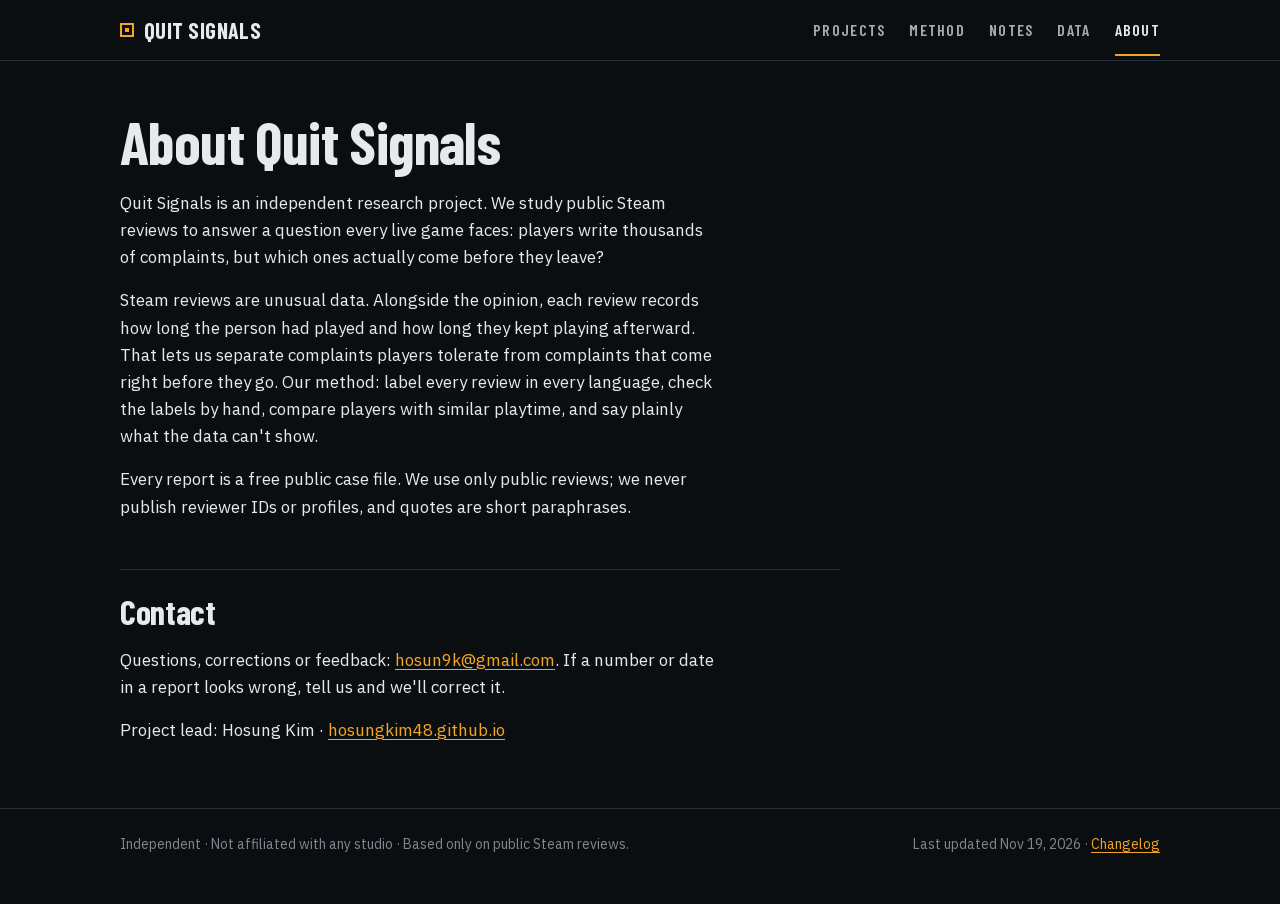
==== about/index.html @ 78096a10 "Publish Quit Signals: WARDOGS project, report of Nov 19, 2026 Co-Authored-By: Claude Opus 5.5 <norep" ====
<!doctype html>
<html lang="en">
<head>
<meta charset="utf-8">
<meta name="viewport" content="width=device-width, initial-scale=1">
<title>About · Quit Signals</title>
<meta name="description" content="Who made Quit Signals and why.">
<meta property="og:title" content="About · Quit Signals">
<meta property="og:description" content="Who made Quit Signals and why.">
<link rel="icon" href="data:image/svg+xml,%3Csvg xmlns='http://www.w3.org/2000/svg' viewBox='0 0 16 16'%3E%3Crect x='1' y='1' width='14' height='14' fill='%230B0E11' stroke='%23F5A524' stroke-width='2'/%3E%3Crect x='5' y='5' width='6' height='6' fill='%23F5A524'/%3E%3C/svg%3E">
<meta name="theme-color" content="#0B0E11">
<link rel="stylesheet" href="../css/site.css">

</head>
<body data-root="../">
<header class="site-head"><div class="inner">
<a class="brand" href="../"><span class="brand-mark" aria-hidden="true"></span>Quit Signals</a>
<nav aria-label="Main"><ul class="nav"><li><a href="../projects/">Projects</a></li><li><a href="../method/">Method</a></li><li><a href="../notes/">Notes</a></li><li><a href="../data/">Data</a></li><li><a href="../about/" aria-current="page">About</a></li></ul></nav>
</div></header>
<main>
<div class="prose">
<h1>About Quit Signals</h1>
<p>Quit Signals is an independent research project. We study public Steam reviews to answer a question every live game faces: players write thousands of complaints, but which ones actually come before they leave?</p>
<p>Steam reviews are unusual data. Alongside the opinion, each review records how long the person had played and how long they kept playing afterward. That lets us separate complaints players tolerate from complaints that come right before they go. Our method: label every review in every language, check the labels by hand, compare players with similar playtime, and say plainly what the data can't show.</p>
<p>Every report is a free public case file. We use only public reviews; we never publish reviewer IDs or profiles, and quotes are short paraphrases.</p>

<h2>Contact</h2>
<p>Questions, corrections or feedback: <a href="mailto:hosun9k@gmail.com">hosun9k@gmail.com</a>. If a number or date in a report looks wrong, tell us and we'll correct it.</p>
<p>Project lead: Hosung Kim · <a href="https://hosungkim48.github.io/">hosungkim48.github.io</a></p>
</div>


</main>
<footer class="site-foot"><div class="inner">
<span>Independent · Not affiliated with any studio · Based only on public Steam reviews.</span>
<span>Last updated Nov 19, 2026 · <a href="../data/#changelog">Changelog</a></span>
</div></footer>
</body>
</html>
---- css/site.css ----
/* Quit Signals — "After-Action" theme. Tokens and rules: DESIGN.md (project root). */

/* ---------- self-hosted fonts (fetched with Impeccable font-fetch) ---------- */
@font-face { font-family: "Barlow Condensed"; font-weight: 600; font-display: swap; src: url("../fonts/barlow-condensed-600-latin.woff2") format("woff2"); unicode-range: U+0000-00FF, U+0131, U+0152-0153, U+02BB-02BC, U+02C6, U+02DA, U+02DC, U+0304, U+0308, U+0329, U+2000-206F, U+20AC, U+2122, U+2191, U+2193, U+2212, U+2215, U+FEFF, U+FFFD; }
@font-face { font-family: "Barlow Condensed"; font-weight: 600; font-display: swap; src: url("../fonts/barlow-condensed-600-latin-ext.woff2") format("woff2"); unicode-range: U+0100-02BA, U+02BD-02C5, U+02C7-02CC, U+02CE-02D7, U+02DD-02FF, U+1E00-1E9F, U+20A0-20AB, U+20AD-20C4, U+2C60-2C7F, U+A720-A7FF; }
@font-face { font-family: "Barlow Condensed"; font-weight: 700; font-display: swap; src: url("../fonts/barlow-condensed-700-latin.woff2") format("woff2"); unicode-range: U+0000-00FF, U+0131, U+0152-0153, U+02BB-02BC, U+02C6, U+02DA, U+02DC, U+0304, U+0308, U+0329, U+2000-206F, U+20AC, U+2122, U+2191, U+2193, U+2212, U+2215, U+FEFF, U+FFFD; }
@font-face { font-family: "Barlow Condensed"; font-weight: 700; font-display: swap; src: url("../fonts/barlow-condensed-700-latin-ext.woff2") format("woff2"); unicode-range: U+0100-02BA, U+02BD-02C5, U+02C7-02CC, U+02CE-02D7, U+02DD-02FF, U+1E00-1E9F, U+20A0-20AB, U+20AD-20C4, U+2C60-2C7F, U+A720-A7FF; }
@font-face { font-family: "IBM Plex Sans"; font-style: normal; font-weight: 400 600; font-display: swap; src: url("../fonts/ibm-plex-sans-latin.woff2") format("woff2"); unicode-range: U+0000-00FF, U+0131, U+0152-0153, U+02BB-02BC, U+02C6, U+02DA, U+02DC, U+0304, U+0308, U+0329, U+2000-206F, U+20AC, U+2122, U+2191, U+2193, U+2212, U+2215, U+FEFF, U+FFFD; }
@font-face { font-family: "IBM Plex Sans"; font-style: normal; font-weight: 400 600; font-display: swap; src: url("../fonts/ibm-plex-sans-latin-ext.woff2") format("woff2"); unicode-range: U+0100-02BA, U+02BD-02C5, U+02C7-02CC, U+02CE-02D7, U+02DD-02FF, U+1E00-1E9F, U+20A0-20AB, U+20AD-20C4, U+2C60-2C7F, U+A720-A7FF; }
@font-face { font-family: "IBM Plex Sans"; font-style: italic; font-weight: 400 600; font-display: swap; src: url("../fonts/ibm-plex-sans-italic-latin.woff2") format("woff2"); unicode-range: U+0000-00FF, U+0131, U+0152-0153, U+02BB-02BC, U+02C6, U+02DA, U+02DC, U+0304, U+0308, U+0329, U+2000-206F, U+20AC, U+2122, U+2191, U+2193, U+2212, U+2215, U+FEFF, U+FFFD; }
@font-face { font-family: "IBM Plex Sans"; font-style: italic; font-weight: 400 600; font-display: swap; src: url("../fonts/ibm-plex-sans-italic-latin-ext.woff2") format("woff2"); unicode-range: U+0100-02BA, U+02BD-02C5, U+02C7-02CC, U+02CE-02D7, U+02DD-02FF, U+1E00-1E9F, U+20A0-20AB, U+20AD-20C4, U+2C60-2C7F, U+A720-A7FF; }
@font-face { font-family: "IBM Plex Mono"; font-weight: 400; font-display: swap; src: url("../fonts/ibm-plex-mono-400-latin.woff2") format("woff2"); unicode-range: U+0000-00FF, U+0131, U+0152-0153, U+02BB-02BC, U+02C6, U+02DA, U+02DC, U+0304, U+0308, U+0329, U+2000-206F, U+20AC, U+2122, U+2191, U+2193, U+2212, U+2215, U+FEFF, U+FFFD; }
@font-face { font-family: "IBM Plex Mono"; font-weight: 400; font-display: swap; src: url("../fonts/ibm-plex-mono-400-latin-ext.woff2") format("woff2"); unicode-range: U+0100-02BA, U+02BD-02C5, U+02C7-02CC, U+02CE-02D7, U+02DD-02FF, U+1E00-1E9F, U+20A0-20AB, U+20AD-20C4, U+2C60-2C7F, U+A720-A7FF; }
@font-face { font-family: "IBM Plex Mono"; font-weight: 500; font-display: swap; src: url("../fonts/ibm-plex-mono-500-latin.woff2") format("woff2"); unicode-range: U+0000-00FF, U+0131, U+0152-0153, U+02BB-02BC, U+02C6, U+02DA, U+02DC, U+0304, U+0308, U+0329, U+2000-206F, U+20AC, U+2122, U+2191, U+2193, U+2212, U+2215, U+FEFF, U+FFFD; }
@font-face { font-family: "IBM Plex Mono"; font-weight: 500; font-display: swap; src: url("../fonts/ibm-plex-mono-500-latin-ext.woff2") format("woff2"); unicode-range: U+0100-02BA, U+02BD-02C5, U+02C7-02CC, U+02CE-02D7, U+02DD-02FF, U+1E00-1E9F, U+20A0-20AB, U+20AD-20C4, U+2C60-2C7F, U+A720-A7FF; }

/* ---------- tokens ---------- */
:root {
  color-scheme: dark;
  --bg: #0B0E11;
  --panel: #12171C;
  --rule: #26303A;
  --rule-strong: #3A4651;
  --text: #E6EAED;
  --text2: #A3ADB6;
  --text3: #7D8791;
  --accent: #F5A524;
  --on-accent: #0B0E11;
  --display: "Barlow Condensed", "Arial Narrow", sans-serif;
  --sans: "IBM Plex Sans", system-ui, sans-serif;
  --mono: "IBM Plex Mono", ui-monospace, monospace;
  --max: 1080px;
  --text-w: 720px;
  --s1: 4px; --s2: 8px; --s3: 16px; --s4: 24px; --s5: 32px; --s6: 48px; --s7: 64px;
}

/* ---------- base + browser surfaces ---------- */
* { box-sizing: border-box; }
html { -webkit-text-size-adjust: 100%; scrollbar-color: var(--rule-strong) var(--bg); }
body { margin: 0; background: var(--bg); color: var(--text); font: 17px/1.6 var(--sans); caret-color: var(--accent); }
::selection { background: var(--accent); color: var(--on-accent); }
:focus-visible { outline: 2px solid var(--accent); outline-offset: 2px; }
a { color: var(--accent); text-decoration-thickness: 1px; text-underline-offset: 3px; }
a:hover { text-decoration-thickness: 2px; }
img { max-width: 100%; height: auto; display: block; }
h1, h2, h3 { font-family: var(--display); font-weight: 700; line-height: 1.08; letter-spacing: -0.01em; text-wrap: balance; color: var(--text); }
h1 { font-size: clamp(38px, 5.4vw, 60px); margin: 0 0 var(--s3); }
h2 { font-size: clamp(28px, 3vw, 34px); margin: var(--s6) 0 var(--s3); padding-top: var(--s4); border-top: 1px solid var(--rule); }
h3 { font-size: 23px; font-weight: 600; margin: var(--s5) 0 var(--s2); }
h4 { font: 600 17px/1.3 var(--sans); margin: 0 0 var(--s1); }
p { margin: 0 0 var(--s3); text-wrap: pretty; }
li, dd, figcaption { text-wrap: pretty; }
.prose p, .prose li, .prose dd { max-width: 60ch; }
.chart-block .sub, .chart-block .foot, .meta, .lede { max-width: 64ch; }
strong { font-weight: 600; color: var(--text); }
em { color: var(--text2); }
hr { border: 0; border-top: 1px solid var(--rule); margin: var(--s6) 0; }
code { font: 0.86em var(--mono); color: var(--text2); background: var(--panel); border: 1px solid var(--rule); padding: 0 5px; border-radius: 2px; }
.num, .mono { font-family: var(--mono); font-variant-numeric: tabular-nums; }
@media (prefers-reduced-motion: reduce) { * { transition: none !important; animation: none !important; } }

/* ---------- header / footer ---------- */
.site-head { border-bottom: 1px solid var(--rule); }
.site-head .inner { max-width: var(--max); margin: 0 auto; padding: 0 20px; min-height: 60px; display: flex; align-items: center; justify-content: space-between; gap: var(--s3); flex-wrap: wrap; }
.brand { display: flex; align-items: center; gap: 10px; color: var(--text); text-decoration: none; font: 700 22px/1 var(--display); letter-spacing: 0.02em; text-transform: uppercase; }
.brand-mark { width: 14px; height: 14px; border: 2px solid var(--accent); position: relative; }
.brand-mark::after { content: ""; position: absolute; inset: 3px; background: var(--accent); }
.nav { display: flex; gap: 0 var(--s4); list-style: none; margin: 0; padding: 0; }
.nav a { display: block; padding: 18px 0 16px; font: 600 16px/1 var(--display); letter-spacing: 0.08em; text-transform: uppercase; color: var(--text2); text-decoration: none; border-bottom: 2px solid transparent; transition: color 150ms ease-out; }
.nav a:hover { color: var(--text); }
.nav a[aria-current="page"] { color: var(--text); border-bottom-color: var(--accent); }
.site-foot { border-top: 1px solid var(--rule); margin-top: var(--s7); }
.site-foot .inner { max-width: var(--max); margin: 0 auto; padding: var(--s4) 20px var(--s6); display: flex; justify-content: space-between; gap: var(--s2) var(--s4); flex-wrap: wrap; font: 14px/1.6 var(--sans); color: var(--text3); }

/* ---------- layout ---------- */
main { max-width: var(--max); margin: 0 auto; padding: var(--s6) 20px 0; }
.prose { max-width: var(--text-w); }
.center { margin-left: auto; margin-right: auto; }
.lede { font-size: clamp(19px, 2vw, 22px); line-height: 1.5; color: var(--text2); max-width: 62ch; margin: 0 0 var(--s4); }
.meta { font: 14px/1.6 var(--sans); color: var(--text3); margin: 0 0 var(--s4); }
.meta a { color: var(--text2); }
.muted { color: var(--text2); }
.small { font-size: 14px; }
.prose li { margin: 6px 0; }
.prose ul, .prose ol { padding-left: 1.2em; }
.prose li::marker { color: var(--text3); }

/* hero: the one place with the grid texture (DESIGN.md: <=4% opacity) */
.hero { position: relative; padding: var(--s5) 0 var(--s4); }
.hero::before { content: ""; position: absolute; inset: -48px -20px 0; z-index: -1; opacity: 0.5;
  background-image: url("data:image/svg+xml,%3Csvg xmlns='http://www.w3.org/2000/svg' width='48' height='48'%3E%3Cpath d='M48 0H0V48' fill='none' stroke='%2326303A' stroke-width='1'/%3E%3C/svg%3E"); }
.hero h1 { max-width: 16ch; }

/* ---------- panel (one level, corner ticks) ---------- */
.panel, .chart-block { position: relative; background: var(--panel); border: 1px solid var(--rule); padding: var(--s4); margin: var(--s5) 0; }
.panel::before, .panel::after, .chart-block::before, .chart-block::after { content: ""; position: absolute; width: 8px; height: 8px; border: 0 solid var(--text3); pointer-events: none; }
.panel::before, .chart-block::before { top: -1px; left: -1px; border-top-width: 2px; border-left-width: 2px; }
.panel::after, .chart-block::after { bottom: -1px; right: -1px; border-bottom-width: 2px; border-right-width: 2px; }
.chart-block h2, .chart-block h3 { margin: 0 0 var(--s1); padding: 0; border: 0; font-size: 24px; }
.chart-block .sub { margin: 0 0 var(--s3); color: var(--text2); font-size: 15px; max-width: 62ch; }
.chart-block .foot { margin: var(--s3) 0 0; color: var(--text3); font-size: 13px; line-height: 1.55; max-width: 60ch; }
.chart { width: 100%; min-height: 120px; position: relative; }
.chart svg { display: block; overflow: visible; }

/* stat label + value */
.stats { display: grid; grid-template-columns: repeat(4, minmax(0, 1fr)); border-top: 1px solid var(--rule); border-bottom: 1px solid var(--rule); margin: var(--s4) 0; }
.stat { padding: var(--s3); }
.stat + .stat { border-left: 1px solid var(--rule); }
.stat .label { display: block; font: 500 12px/1.4 var(--mono); letter-spacing: 0.08em; text-transform: uppercase; color: var(--text3); margin-bottom: 6px; }
.stat .value { display: block; font: 700 32px/1 var(--display); color: var(--text); font-variant-numeric: tabular-nums; white-space: nowrap; }
.stat .note { display: block; font-size: 13px; color: var(--text2); margin-top: 6px; line-height: 1.45; }

/* ---------- controls ---------- */
.controls { display: flex; flex-wrap: wrap; gap: var(--s2) var(--s4); align-items: center; margin: 0 0 var(--s3); }
.seg { display: inline-flex; flex-wrap: wrap; border: 1px solid var(--rule-strong); border-radius: 2px; }
.seg button { font: 500 13px/1 var(--mono); letter-spacing: 0.02em; min-height: 34px; padding: 0 12px; border: 0; border-right: 1px solid var(--rule-strong); background: transparent; color: var(--text2); cursor: pointer; transition: color 150ms ease-out, background-color 150ms ease-out; }
.seg button:last-child { border-right: 0; }
.seg button:hover { color: var(--text); background: var(--bg); }
.seg button[aria-pressed="true"] { background: var(--accent); color: var(--on-accent); }
.controls label { display: inline-flex; align-items: center; gap: var(--s2); min-height: 34px; font: 14px/1.3 var(--sans); color: var(--text2); cursor: pointer; }
.controls input[type="checkbox"] { accent-color: var(--accent); width: 16px; height: 16px; margin: 0; }
.controls select { font: 13px var(--mono); min-height: 34px; padding: 0 28px 0 10px; color: var(--text); background: var(--bg); border: 1px solid var(--rule-strong); border-radius: 2px; }
.legend { display: flex; flex-wrap: wrap; gap: 6px var(--s3); font: 13px/1.4 var(--sans); color: var(--text2); margin: 0 0 var(--s2); }
.legend i { display: inline-block; width: 10px; height: 10px; margin-right: 6px; vertical-align: -1px; }
.event-note { font: 14px/1.4 var(--sans); color: var(--accent); margin: -6px 0 var(--s2); }
.event-note:empty { display: none; }

/* ---------- tables ---------- */
.table-wrap { overflow-x: auto; -webkit-overflow-scrolling: touch; margin: var(--s3) 0 var(--s4); }
table { border-collapse: collapse; width: 100%; font-size: 15px; }
th, td { padding: 9px 10px; border-bottom: 1px solid var(--rule); text-align: right; white-space: nowrap; font-family: var(--mono); font-variant-numeric: tabular-nums; }
th:first-child, td:first-child { text-align: left; font-family: var(--sans); }
th { font: 500 12px/1.3 var(--mono); letter-spacing: 0.08em; text-transform: uppercase; color: var(--text3); border-bottom-color: var(--rule-strong); }
.text-table th, .text-table td { text-align: left; white-space: normal; vertical-align: top; font-family: var(--sans); }
.text-table th { font-family: var(--mono); }
.text-table td:first-child { white-space: nowrap; }
td.wrap, th.wrap { white-space: normal; }

/* quit-signal table */
.qs-table td.cell { position: relative; font-weight: 500; min-width: 66px; cursor: default; }
.qs-table td.small-n { color: var(--text3); font-weight: 400;
  background-image: url("data:image/svg+xml,%3Csvg xmlns='http://www.w3.org/2000/svg' width='6' height='6'%3E%3Cpath d='M0 6L6 0' stroke='%2326303A' stroke-width='1'/%3E%3C/svg%3E"); }
.qs-table tr.base td { background: var(--bg); color: var(--text); font-weight: 600; }
.qs-table .tip { display: none; position: absolute; z-index: 5; right: 0; top: 100%; width: 230px; white-space: normal; text-align: left; font: 13px/1.5 var(--sans); color: var(--text); background: var(--bg); border: 1px solid var(--rule-strong); padding: 8px 10px; }
.qs-table .tip b { font-weight: 600; }
.qs-table td.cell:hover .tip, .qs-table td.cell:focus .tip { display: block; }
.qs-table td.cell:focus { outline: 2px solid var(--accent); outline-offset: -2px; }

/* timeline events */
.event-chips { display: flex; flex-wrap: wrap; gap: var(--s2); margin: var(--s3) 0 0; }
.event-chips button { font: 500 13px/1 var(--mono); min-height: 34px; padding: 0 12px; border: 1px solid var(--rule-strong); border-radius: 2px; background: transparent; color: var(--text2); cursor: pointer; }
.event-chips button:hover { color: var(--text); }
.event-chips button[aria-pressed="true"] { background: var(--accent); border-color: var(--accent); color: var(--on-accent); }
.event-panel { margin-top: var(--s3); padding-top: var(--s3); border-top: 1px solid var(--rule); font-size: 15px; }
.event-panel h4 { font: 700 20px/1.2 var(--display); margin-bottom: var(--s1); }
.event-panel p { margin: 0 0 var(--s2); color: var(--text2); }
.event-panel blockquote { margin: var(--s2) 0 0; padding: 0 0 0 var(--s3); border: 0; color: var(--text); font-style: italic; }
.event-panel blockquote .who { display: block; font: normal 12px/1.5 var(--mono); color: var(--text3); margin-top: 4px; }

/* ---------- report card + game art ---------- */
.report-card { display: grid; grid-template-columns: minmax(0, 460px) minmax(0, 1fr); gap: var(--s4); align-items: start; text-decoration: none; color: var(--text); }
.report-card h2, .report-card h3 { margin: 0 0 var(--s2); padding: 0; border: 0; font-size: 30px; }
.report-card p { color: var(--text2); }
.report-card .go { font: 600 17px/1 var(--display); letter-spacing: 0.08em; text-transform: uppercase; color: var(--accent); }
a.report-card:hover h2, a.report-card:hover h3 { color: var(--accent); }
.art { margin: 0 0 var(--s4); }
.art img { width: 100%; max-width: 460px; aspect-ratio: 460 / 215; object-fit: contain; background: var(--bg); }
.art figcaption { font: 13px/1.5 var(--sans); color: var(--text3); margin-top: var(--s2); }
.report-head { display: grid; grid-template-columns: minmax(0, 1fr) minmax(0, 300px); gap: var(--s4); align-items: start; }

/* ---------- method: pipeline ---------- */
.pipeline { display: grid; grid-template-columns: repeat(4, minmax(0, 1fr)); margin: var(--s4) 0 var(--s2); border: 1px solid var(--rule); background: var(--panel); }
.step { position: relative; padding: var(--s3) var(--s4) var(--s3) var(--s3); }
.step + .step { border-left: 1px solid var(--rule); }
.step .label { display: block; font: 500 12px/1.4 var(--mono); letter-spacing: 0.08em; text-transform: uppercase; color: var(--text3); }
.step b { display: block; font: 700 34px/1.1 var(--display); color: var(--text); margin: 4px 0; font-variant-numeric: tabular-nums; }
.step .how { font-size: 13px; color: var(--text2); line-height: 1.45; }
.step:not(:last-child)::after { content: ""; position: absolute; z-index: 2; right: -6px; top: 50%; width: 10px; height: 10px; margin-top: -5px; background: var(--panel); border-top: 1px solid var(--accent); border-right: 1px solid var(--accent); transform: rotate(45deg); }
.bar-track { height: 4px; background: var(--rule); margin-top: var(--s3); }
.bar-track i { display: block; height: 100%; background: var(--accent); }

/* codebook */
.code-cat { border-top: 1px solid var(--rule); padding: var(--s2) 0; }
.code-cat h3 { margin-top: var(--s3); }
.code-cat dl { display: grid; grid-template-columns: 130px minmax(0, 1fr); gap: 6px var(--s3); margin: var(--s2) 0; font-size: 15px; }
.code-cat dt { font: 500 12px/1.9 var(--mono); letter-spacing: 0.06em; text-transform: uppercase; color: var(--text3); }
.code-cat dd { margin: 0; color: var(--text2); }
.code-cat dd ul { margin: 0; padding-left: 1.1em; }

/* notes list */
.note-list { list-style: none; padding: 0; margin: var(--s4) 0 0; }
.note-list li { border-top: 1px solid var(--rule); padding: var(--s4) 0; }
.note-list a { font: 700 28px/1.15 var(--display); color: var(--text); text-decoration: none; }
.note-list a:hover { color: var(--accent); }
.note-list p { margin: var(--s2) 0 0; color: var(--text2); }

.placeholder { color: var(--accent); border: 1px dashed var(--accent); padding: 1px 8px; font-family: var(--mono); font-size: 14px; }

/* ---------- phones ---------- */
@media (max-width: 760px) {
  body { font-size: 16px; }
  main { padding: var(--s5) 16px 0; }
  .site-head .inner, .site-foot .inner { padding-left: 16px; padding-right: 16px; }
  .site-head .inner { padding-top: 12px; }
  .nav { gap: 0 var(--s3); }
  .nav a { padding: 12px 0; font-size: 15px; }
  .panel, .chart-block { padding: var(--s3) 12px; }
  .hero::before { left: -16px; right: -16px; }
  .stats { grid-template-columns: repeat(2, minmax(0, 1fr)); }
  .stat:nth-child(3) { border-left: 0; }
  .stat:nth-child(n+3) { border-top: 1px solid var(--rule); }
  .report-card, .report-head { grid-template-columns: 1fr; }
  .pipeline { grid-template-columns: 1fr; }
  .step + .step { border-left: 0; border-top: 1px solid var(--rule); }
  .step:not(:last-child)::after { right: auto; left: 24px; top: auto; bottom: -6px; margin: 0; transform: rotate(135deg); }
  .code-cat dl { grid-template-columns: 1fr; gap: 0; }
  .code-cat dd { margin-bottom: var(--s2); }
  .seg button, .event-chips button, .controls select, .controls label { min-height: 44px; }
  th, td { padding: 8px; font-size: 14px; }
  .qs-table .tip { width: 190px; }
}
.legend i.hatch { border: 1px solid var(--rule-strong); background-image: url("data:image/svg+xml,%3Csvg xmlns='http://www.w3.org/2000/svg' width='4' height='4'%3E%3Cpath d='M0 4L4 0' stroke='%237D8791' stroke-width='1'/%3E%3C/svg%3E"); }

/* chart text: reason names in sans, numbers stay mono; keyboard focus on data marks */
[data-chart="explorer"] g[aria-label="y-axis tick label"], [data-chart="explorer"] g[aria-label="y-axis tick label"] text { font-family: var(--sans); font-size: 13px; fill: var(--text2); }
.chart svg [tabindex]:focus { outline: none; }
.chart svg [tabindex]:focus-visible { stroke: var(--accent); stroke-width: 2px; }
.report-card.single { grid-template-columns: 1fr; }
.reports-table td.num { white-space: nowrap; font-family: var(--mono); }

/* home: how it works (ordered: the sequence is the method) */
.steps { list-style: none; counter-reset: step; display: grid; grid-template-columns: repeat(4, minmax(0, 1fr)); margin: var(--s3) 0 var(--s2); padding: 0; border-top: 1px solid var(--rule); }
.steps li { counter-increment: step; padding: var(--s3); }
.steps li + li { border-left: 1px solid var(--rule); }
.steps .label { display: block; font: 700 22px/1.1 var(--display); color: var(--text); margin-bottom: var(--s1); }
.steps .label::before { content: counter(step) " "; font: 500 13px/1 var(--mono); color: var(--accent); margin-right: 6px; vertical-align: 3px; }
.steps p { color: var(--text2); font-size: 15px; margin: 0; }
@media (max-width: 760px) {
  .steps { grid-template-columns: 1fr; }
  .steps li + li { border-left: 0; }
  .steps li + li { border-top: 1px solid var(--rule); }
}
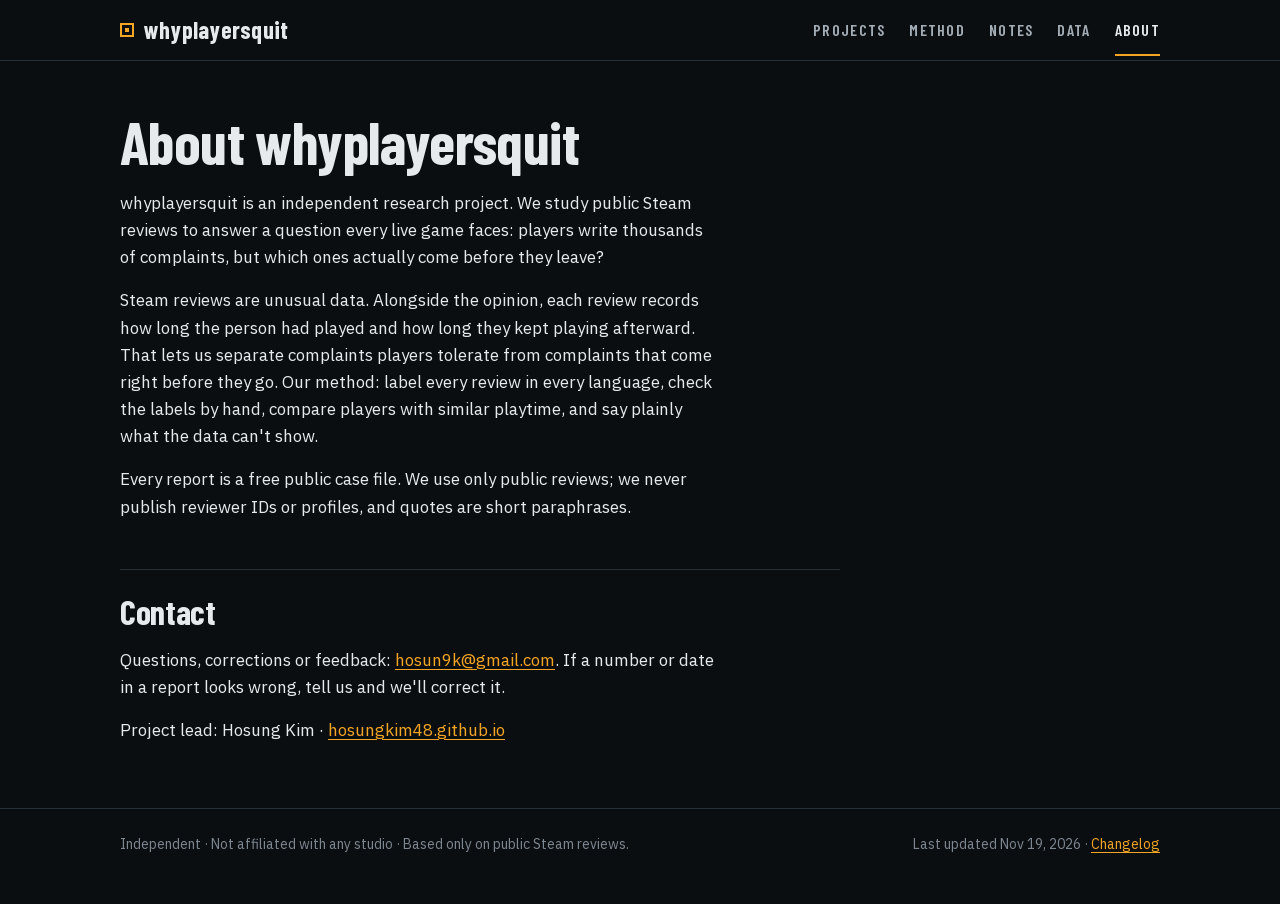
==== commit 8bc244a8: "Rename site to whyplayersquit Co-Authored-By: Claude Opus 5.5 <noreply@anthropic.com>" ====
--- a/about/index.html
+++ b/about/index.html
@@ -3,10 +3,10 @@
 <head>
 <meta charset="utf-8">
 <meta name="viewport" content="width=device-width, initial-scale=1">
-<title>About · Quit Signals</title>
-<meta name="description" content="Who made Quit Signals and why.">
-<meta property="og:title" content="About · Quit Signals">
-<meta property="og:description" content="Who made Quit Signals and why.">
+<title>About · whyplayersquit</title>
+<meta name="description" content="Who made whyplayersquit and why.">
+<meta property="og:title" content="About · whyplayersquit">
+<meta property="og:description" content="Who made whyplayersquit and why.">
 <link rel="icon" href="data:image/svg+xml,%3Csvg xmlns='http://www.w3.org/2000/svg' viewBox='0 0 16 16'%3E%3Crect x='1' y='1' width='14' height='14' fill='%230B0E11' stroke='%23F5A524' stroke-width='2'/%3E%3Crect x='5' y='5' width='6' height='6' fill='%23F5A524'/%3E%3C/svg%3E">
 <meta name="theme-color" content="#0B0E11">
 <link rel="stylesheet" href="../css/site.css">
@@ -14,13 +14,13 @@
 </head>
 <body data-root="../">
 <header class="site-head"><div class="inner">
-<a class="brand" href="../"><span class="brand-mark" aria-hidden="true"></span>Quit Signals</a>
+<a class="brand" href="../"><span class="brand-mark" aria-hidden="true"></span>whyplayersquit</a>
 <nav aria-label="Main"><ul class="nav"><li><a href="../projects/">Projects</a></li><li><a href="../method/">Method</a></li><li><a href="../notes/">Notes</a></li><li><a href="../data/">Data</a></li><li><a href="../about/" aria-current="page">About</a></li></ul></nav>
 </div></header>
 <main>
 <div class="prose">
-<h1>About Quit Signals</h1>
-<p>Quit Signals is an independent research project. We study public Steam reviews to answer a question every live game faces: players write thousands of complaints, but which ones actually come before they leave?</p>
+<h1>About whyplayersquit</h1>
+<p>whyplayersquit is an independent research project. We study public Steam reviews to answer a question every live game faces: players write thousands of complaints, but which ones actually come before they leave?</p>
 <p>Steam reviews are unusual data. Alongside the opinion, each review records how long the person had played and how long they kept playing afterward. That lets us separate complaints players tolerate from complaints that come right before they go. Our method: label every review in every language, check the labels by hand, compare players with similar playtime, and say plainly what the data can't show.</p>
 <p>Every report is a free public case file. We use only public reviews; we never publish reviewer IDs or profiles, and quotes are short paraphrases.</p>
 
--- a/css/site.css
+++ b/css/site.css
@@ -1,4 +1,4 @@
-/* Quit Signals — "After-Action" theme. Tokens and rules: DESIGN.md (project root). */
+/* whyplayersquit — "After-Action" theme. Tokens and rules: DESIGN.md (project root). */
 
 /* ---------- self-hosted fonts (fetched with Impeccable font-fetch) ---------- */
 @font-face { font-family: "Barlow Condensed"; font-weight: 600; font-display: swap; src: url("../fonts/barlow-condensed-600-latin.woff2") format("woff2"); unicode-range: U+0000-00FF, U+0131, U+0152-0153, U+02BB-02BC, U+02C6, U+02DA, U+02DC, U+0304, U+0308, U+0329, U+2000-206F, U+20AC, U+2122, U+2191, U+2193, U+2212, U+2215, U+FEFF, U+FFFD; }
@@ -62,7 +62,7 @@
 /* ---------- header / footer ---------- */
 .site-head { border-bottom: 1px solid var(--rule); }
 .site-head .inner { max-width: var(--max); margin: 0 auto; padding: 0 20px; min-height: 60px; display: flex; align-items: center; justify-content: space-between; gap: var(--s3); flex-wrap: wrap; }
-.brand { display: flex; align-items: center; gap: 10px; color: var(--text); text-decoration: none; font: 700 22px/1 var(--display); letter-spacing: 0.02em; text-transform: uppercase; }
+.brand { display: flex; align-items: center; gap: 10px; color: var(--text); text-decoration: none; font: 700 24px/1 var(--display); letter-spacing: 0.01em; }
 .brand-mark { width: 14px; height: 14px; border: 2px solid var(--accent); position: relative; }
 .brand-mark::after { content: ""; position: absolute; inset: 3px; background: var(--accent); }
 .nav { display: flex; gap: 0 var(--s4); list-style: none; margin: 0; padding: 0; }
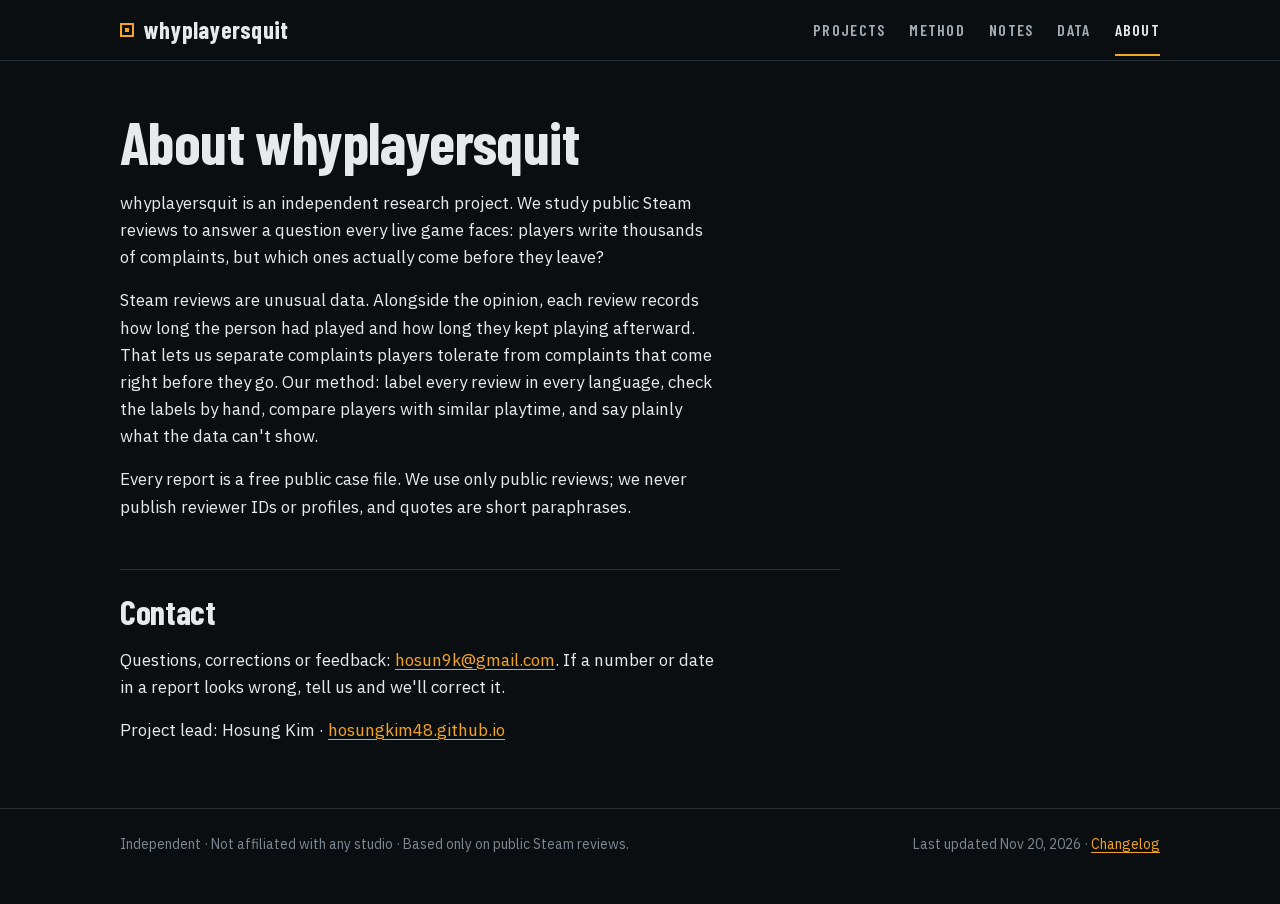
==== commit a739bf94: "Weekly refresh. Reviews collected Nov 20 (207,984 reviews); 412 new negative reviews labeled (56,407" ====
--- a/about/index.html
+++ b/about/index.html
@@ -33,7 +33,7 @@
 </main>
 <footer class="site-foot"><div class="inner">
 <span>Independent · Not affiliated with any studio · Based only on public Steam reviews.</span>
-<span>Last updated Nov 19, 2026 · <a href="../data/#changelog">Changelog</a></span>
+<span>Last updated Nov 20, 2026 · <a href="../data/#changelog">Changelog</a></span>
 </div></footer>
 </body>
 </html>
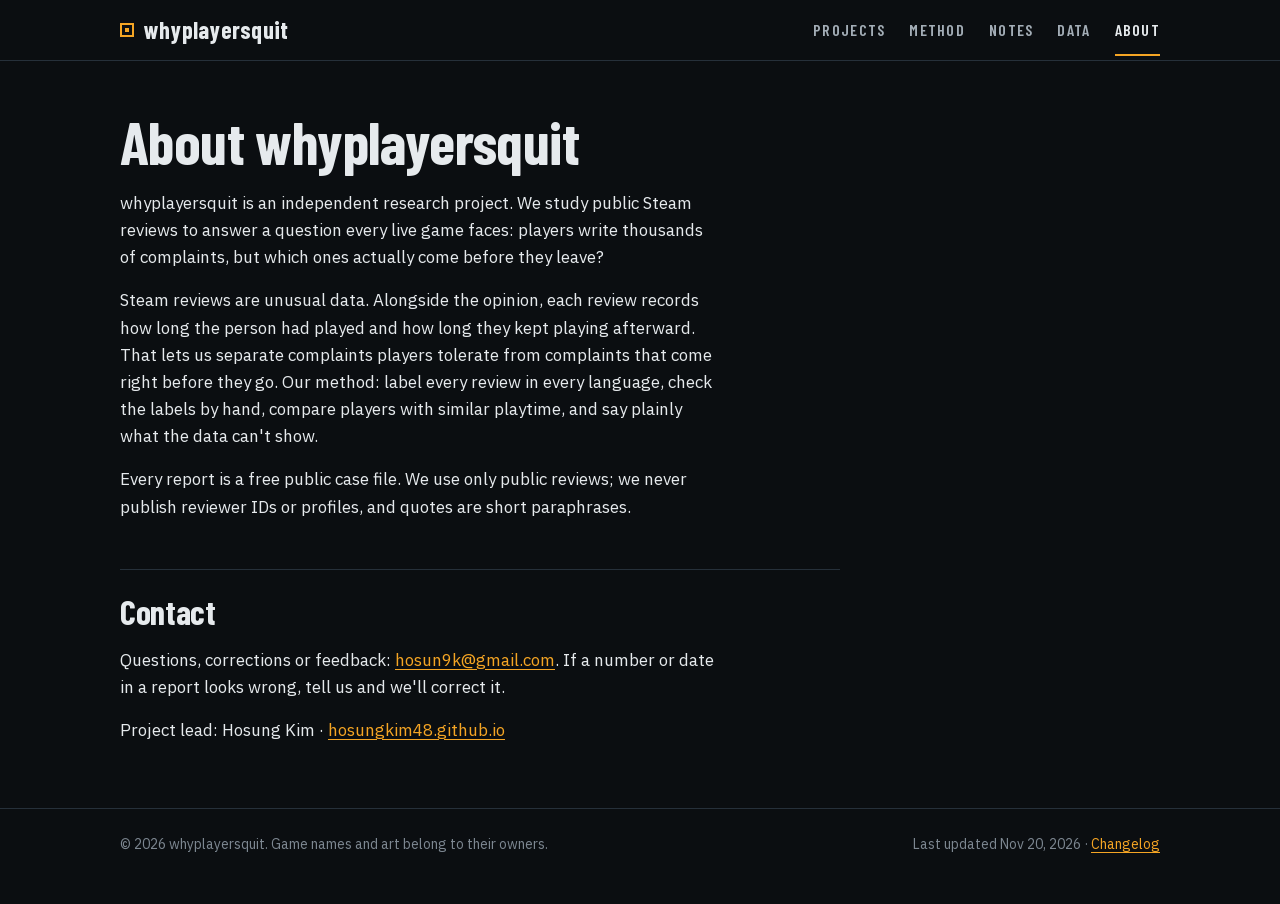
==== commit d3859621: "Report page redesign: key findings and suggestions first, n on every percentage, official timeline s" ====
--- a/about/index.html
+++ b/about/index.html
@@ -32,7 +32,7 @@
 
 </main>
 <footer class="site-foot"><div class="inner">
-<span>Independent · Not affiliated with any studio · Based only on public Steam reviews.</span>
+<span>© 2026 whyplayersquit. Game names and art belong to their owners.</span>
 <span>Last updated Nov 20, 2026 · <a href="../data/#changelog">Changelog</a></span>
 </div></footer>
 </body>
--- a/css/site.css
+++ b/css/site.css
@@ -240,3 +240,35 @@
   .steps li + li { border-left: 0; }
   .steps li + li { border-top: 1px solid var(--rule); }
 }
+
+/* ---------- report page: developer-first layout ---------- */
+.report-head { display: grid; grid-template-columns: minmax(0, 1fr) 230px; gap: var(--s4); align-items: start; max-width: var(--max); margin: 0 auto; }
+.report-head h1 { margin-bottom: var(--s2); }
+.report-head .meta { margin-bottom: 0; }
+.report-head .art { margin: 6px 0 0; }
+.findings { position: relative; background: var(--panel); border: 1px solid var(--rule); border-left: 3px solid var(--accent); padding: var(--s4); margin: var(--s5) 0 var(--s4); }
+.findings h2, .suggest > h2 { margin: 0 0 var(--s2); padding: 0; border: 0; font-size: 26px; }
+.findings > p { font-size: 19px; line-height: 1.45; color: var(--text); margin-bottom: var(--s3); }
+.findings ul { margin: 0; padding-left: 1.2em; }
+.findings li { margin: 8px 0; }
+.suggest { margin: var(--s5) 0 0; }
+.cards, .prose .cards { list-style: none; margin: 0; padding: 0; display: grid; gap: var(--s3); }
+.card { background: var(--panel); border: 1px solid var(--rule); padding: var(--s3) var(--s4); }
+.card h3 { display: flex; gap: var(--s2); align-items: baseline; margin: 0 0 var(--s2); font-size: 23px; }
+.card h3 .n { font: 500 14px/1 var(--mono); color: var(--accent); }
+.card dl { margin: 0; }
+.card .row { display: grid; grid-template-columns: 9.5em minmax(0, 1fr); gap: var(--s3); padding: 6px 0; border-top: 1px solid var(--rule); }
+.card dt { font: 500 12px/1.9 var(--mono); letter-spacing: 0.06em; text-transform: uppercase; color: var(--text3); }
+.card dd { margin: 0; font-size: 15px; line-height: 1.55; color: var(--text2); }
+.card .row:first-child dd { color: var(--text); }
+.contact { margin: var(--s3) 0 0; font-size: 15px; color: var(--text2); }
+.watch h3 { margin: 0 0 var(--s2); font-size: 22px; }
+.watch p { color: var(--text2); font-size: 15px; margin-bottom: 0; }
+.event-panel p.sources { font: 13px/1.5 var(--sans); color: var(--text3); margin: var(--s2) 0 0; }
+.event-panel p.sources a { color: var(--text2); }
+@media (max-width: 640px) {
+  .report-head { grid-template-columns: minmax(0, 1fr); gap: var(--s3); }
+  .report-head .art { max-width: 200px; margin: 0; }
+  .findings, .card { padding: var(--s3); }
+  .card .row { grid-template-columns: minmax(0, 1fr); gap: 0; }
+}
